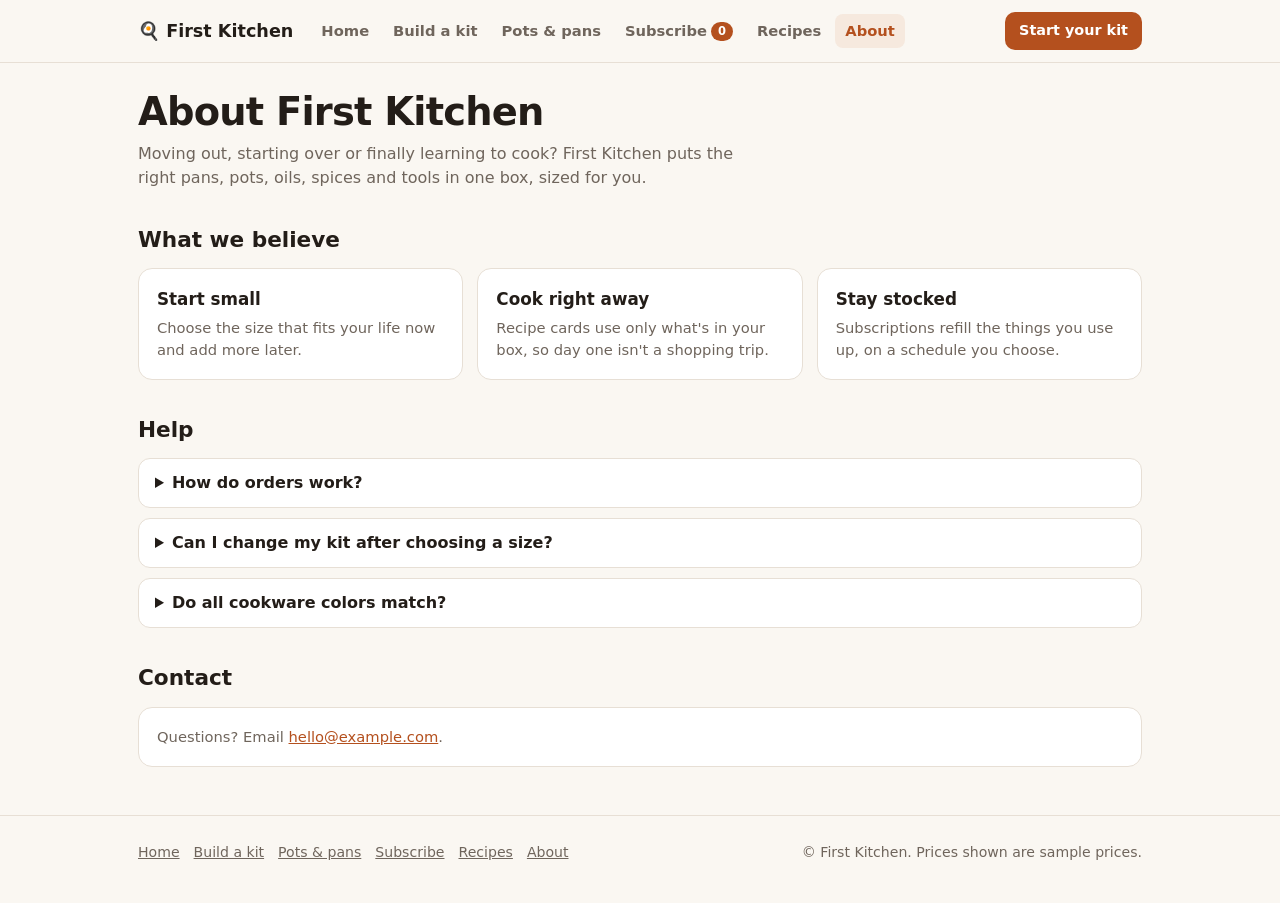
==== about.html @ 1e82b124 "Add files via upload" ====
<!DOCTYPE html>
<html lang="en">
<head>
<meta charset="utf-8">
<meta name="viewport" content="width=device-width, initial-scale=1, viewport-fit=cover">
<title>About — First Kitchen</title>
<link rel="stylesheet" href="styles.css">
</head>
<body data-page="about">
<div class="wrap">
<h1 class="page-title">About First Kitchen</h1>
<p class="lede">Moving out, starting over or finally learning to cook? First Kitchen puts the right pans, pots, oils, spices and tools in one box, sized for you.</p>

<h2 class="sec">What we believe</h2>
<div class="grid">
<div class="card"><h3>Start small</h3><p>Choose the size that fits your life now and add more later.</p></div>
<div class="card"><h3>Cook right away</h3><p>Recipe cards use only what's in your box, so day one isn't a shopping trip.</p></div>
<div class="card"><h3>Stay stocked</h3><p>Subscriptions refill the things you use up, on a schedule you choose.</p></div>
</div>

<h2 class="sec">Help</h2>
<div class="faq">
<details><summary>How do orders work?</summary><p>Build your kit, then request it. We'll confirm details by email before anything ships.</p></details>
<details><summary>Can I change my kit after choosing a size?</summary><p>Yes. Every pan, pot, oil, spice and utensil can be adjusted.</p></details>
<details><summary>Do all cookware colors match?</summary><p>You choose one color, and it applies to all your pans and pots.</p></details>
</div>

<h2 class="sec">Contact</h2>
<div class="card"><p>Questions? Email <a href="mailto:hello@example.com">hello@example.com</a>.</p></div>
</div>
<script src="data.js"></script>
<script src="site.js"></script>
</body>
</html>
---- styles.css ----
:root{--bg:#faf7f2;--card:#fff;--ink:#231d18;--muted:#6f655c;--accent:#b4501e;--accent-ink:#fff;--soft:#f6e9de;--line:#e7dfd5;
box-sizing:border-box}
@media (prefers-color-scheme:dark){:root:not([data-theme="light"]){--bg:#171310;--card:#211b17;--ink:#f3ece5;--muted:#a99d92;--accent:#f08a4b;--accent-ink:#2a1203;--soft:#2e2218;--line:#3a2f27}}
:root[data-theme="dark"]{--bg:#171310;--card:#211b17;--ink:#f3ece5;--muted:#a99d92;--accent:#f08a4b;--accent-ink:#2a1203;--soft:#2e2218;--line:#3a2f27}
html{scroll-behavior:smooth}
*{box-sizing:border-box}
body{margin:0;background:var(--bg);color:var(--ink);font-family:system-ui,-apple-system,"Segoe UI",Roboto,sans-serif;line-height:1.5;padding-top:env(safe-area-inset-top,0px)}
a{color:var(--accent)}
.wrap{max-width:1040px;margin:0 auto;padding:0 18px}

/* header / footer */
.site-head{border-bottom:1px solid var(--line);background:var(--bg);position:sticky;top:0;z-index:10}
.site-head .wrap{display:flex;align-items:center;gap:18px;padding-top:12px;padding-bottom:12px;flex-wrap:wrap}
.brand{font-weight:800;font-size:1.1rem;color:var(--ink);text-decoration:none}
.site-head nav{display:flex;gap:4px;flex-wrap:wrap;flex:1}
.site-head nav a{color:var(--muted);text-decoration:none;font-weight:600;font-size:.92rem;padding:6px 10px;border-radius:8px}
.site-head nav a:hover{color:var(--ink);background:var(--soft)}
.site-head nav a.on{color:var(--accent);background:var(--soft)}
.cta-sm{background:var(--accent);color:var(--accent-ink)!important;text-decoration:none;font-weight:700;font-size:.9rem;padding:8px 14px;border-radius:10px}
.badge{display:inline-block;background:var(--accent);color:var(--accent-ink);border-radius:999px;font-size:.72rem;padding:1px 7px;margin-left:4px;vertical-align:middle}
.site-foot{border-top:1px solid var(--line);margin-top:48px;padding:26px 0 40px;color:var(--muted);font-size:.88rem}
.site-foot .wrap{display:flex;justify-content:space-between;gap:16px;flex-wrap:wrap}
.site-foot a{color:var(--muted);margin-right:14px}

/* type + hero */
.hero{padding:34px 0 22px}
.hero h1,.page-title{font-size:clamp(2rem,6vw,3.1rem);line-height:1.08;margin:0 0 10px;letter-spacing:-.02em}
.page-title{font-size:clamp(1.7rem,5vw,2.4rem);padding-top:28px}
.hero p,.lede{color:var(--muted);max-width:620px;margin:0 0 16px}
h2.sec{font-size:1.35rem;margin:34px 0 12px}
.crumbs{font-size:.85rem;color:var(--muted);padding-top:18px}
.crumbs a{color:var(--muted)}

/* buttons */
.btn{display:inline-block;text-align:center;background:var(--accent);color:var(--accent-ink);text-decoration:none;font:inherit;font-weight:700;padding:12px 20px;border-radius:10px;border:0;cursor:pointer}
.btn.block{display:block;width:100%}
.btn.alt{background:transparent;color:var(--accent);border:2px solid var(--accent);padding:10px 18px}
.btn.sm{padding:8px 14px;font-size:.9rem}
.btn:disabled{opacity:.5;cursor:not-allowed}

/* cards + grids */
.grid{display:grid;gap:14px;grid-template-columns:repeat(3,1fr)}
@media(max-width:820px){.grid{grid-template-columns:repeat(2,1fr)}}
@media(max-width:520px){.grid{grid-template-columns:1fr}}
.card{background:var(--card);border:1px solid var(--line);border-radius:14px;padding:18px;color:var(--ink);text-decoration:none;display:block}
a.card:hover{border-color:var(--accent)}
.card h3{margin:0 0 4px;font-size:1.05rem}
.card p{margin:0;color:var(--muted);font-size:.92rem}
.card .price{margin-top:8px;font-weight:700;color:var(--ink)}
.pic{height:140px;border-radius:10px;margin-bottom:12px;display:flex;align-items:center;justify-content:center;background:var(--soft)}
.pic.big{height:340px}
.pic svg{width:70%;height:80%}
.pill{display:inline-block;font-size:.75rem;font-weight:700;background:var(--soft);color:var(--accent);padding:2px 9px;border-radius:999px;margin-right:4px}

/* forms */
.tiers{display:grid;grid-template-columns:repeat(3,1fr);gap:10px}
@media(max-width:520px){.tiers{grid-template-columns:1fr}}
.tier{border:2px solid var(--line);border-radius:12px;padding:14px;cursor:pointer;background:var(--bg);text-align:left;color:var(--ink);font:inherit}
.tier b{display:block;font-size:1.05rem}
.tier span{display:block;font-size:.85rem;color:var(--muted)}
.tier.on{border-color:var(--accent);background:var(--soft)}
.colors{display:flex;gap:12px;flex-wrap:wrap}
.col{display:flex;flex-direction:column;align-items:center;gap:4px;background:none;border:0;cursor:pointer;color:var(--ink);font:inherit;font-size:.85rem}
.sw{width:46px;height:46px;border-radius:50%;border:3px solid var(--line)}
.sw.sm{width:34px;height:34px}
.col.on .sw{border-color:var(--accent);box-shadow:0 0 0 2px var(--card),0 0 0 4px var(--accent)}
select,input[type=text],input[type=email]{padding:8px;border:1px solid var(--line);border-radius:8px;background:var(--bg);color:var(--ink);font:inherit}
label.f{display:block;font-weight:600;font-size:.88rem;margin:12px 0 4px}

/* builder */
.layout{display:grid;grid-template-columns:1fr 330px;gap:22px;align-items:start;padding-bottom:110px}
@media(max-width:820px){.layout{grid-template-columns:1fr}}
.step{background:var(--card);border:1px solid var(--line);border-radius:14px;padding:18px;margin-bottom:16px}
.step h2{font-size:1.1rem;margin:0 0 4px}
.step .d{color:var(--muted);font-size:.9rem;margin:0 0 14px}
.row{display:flex;align-items:center;gap:10px;padding:10px 0;border-top:1px solid var(--line);flex-wrap:wrap}
.row:first-of-type{border-top:0}
.nm{flex:1;min-width:130px}
.nm b{display:block}
.nm small{color:var(--muted)}
.nm a{color:var(--ink)}
.st{display:flex;align-items:center;gap:8px}
.st button{width:32px;height:32px;border-radius:50%;border:1px solid var(--line);background:var(--bg);color:var(--ink);font-size:1.1rem;cursor:pointer}
.st span{min-width:18px;text-align:center;font-weight:700}
.pr{min-width:56px;text-align:right;font-variant-numeric:tabular-nums;color:var(--muted)}
.sum{position:sticky;top:70px;background:var(--card);border:2px solid var(--accent);border-radius:14px;padding:18px}
@media(max-width:820px){.sum{position:static}}
.sum h2{margin:0 0 10px;font-size:1.1rem}
.ln{display:flex;justify-content:space-between;gap:8px;font-size:.88rem;padding:3px 0}
.ln span:first-child{color:var(--muted)}
.tot{display:flex;justify-content:space-between;font-weight:800;font-size:1.25rem;border-top:1px solid var(--line);margin-top:10px;padding-top:10px}
.note{font-size:.78rem;color:var(--muted);margin-top:10px}
.bar{position:fixed;left:0;right:0;bottom:0;background:var(--card);border-top:1px solid var(--line);padding:10px 18px calc(10px + env(safe-area-inset-bottom,0px));display:none;justify-content:space-between;align-items:center;z-index:5}
@media(max-width:820px){.bar{display:flex}}
.bar b{font-size:1.15rem}
.bar a{background:var(--accent);color:var(--accent-ink);text-decoration:none;font-weight:700;padding:10px 18px;border-radius:10px}
.empty{color:var(--muted);font-size:.9rem}

/* product detail */
.pd{display:grid;grid-template-columns:1fr 1fr;gap:26px;align-items:start;padding-top:10px}
@media(max-width:720px){.pd{grid-template-columns:1fr}}
.pd h1{margin:0 0 6px;font-size:2rem;letter-spacing:-.02em}
.opts{display:flex;gap:8px;flex-wrap:wrap}
.opt{border:2px solid var(--line);background:var(--bg);color:var(--ink);font:inherit;padding:8px 14px;border-radius:10px;cursor:pointer}
.opt.on{border-color:var(--accent);background:var(--soft)}
.specs{list-style:none;padding:0;margin:14px 0;color:var(--muted);font-size:.92rem}
.specs li{padding:6px 0;border-top:1px solid var(--line)}
.specs li b{color:var(--ink)}

/* subscription */
.sub-layout{display:grid;grid-template-columns:1fr 340px;gap:22px;align-items:start}
@media(max-width:820px){.sub-layout{grid-template-columns:1fr}}
.tabs{display:flex;gap:8px;margin-bottom:12px}
.tabs .opt{font-weight:700}
.sub-item{display:flex;gap:10px;align-items:center;flex-wrap:wrap;padding:10px 0;border-top:1px solid var(--line)}
.sub-item:first-child{border-top:0}
.save{color:#2e7d4f;font-weight:700;font-size:.85rem}
.faq details{background:var(--card);border:1px solid var(--line);border-radius:12px;padding:12px 16px;margin-bottom:10px}
.faq summary{cursor:pointer;font-weight:700}
.faq p{color:var(--muted);margin:8px 0 0}
.toast{position:fixed;left:50%;bottom:24px;transform:translateX(-50%);background:var(--ink);color:var(--bg);padding:10px 18px;border-radius:999px;font-weight:600;z-index:20;font-size:.9rem}
.steps{counter-reset:s;display:grid;gap:12px;grid-template-columns:repeat(3,1fr)}
@media(max-width:720px){.steps{grid-template-columns:1fr}}
.steps .card::before{counter-increment:s;content:counter(s);display:inline-flex;width:28px;height:28px;border-radius:50%;background:var(--accent);color:var(--accent-ink);align-items:center;justify-content:center;font-weight:800;margin-bottom:8px}
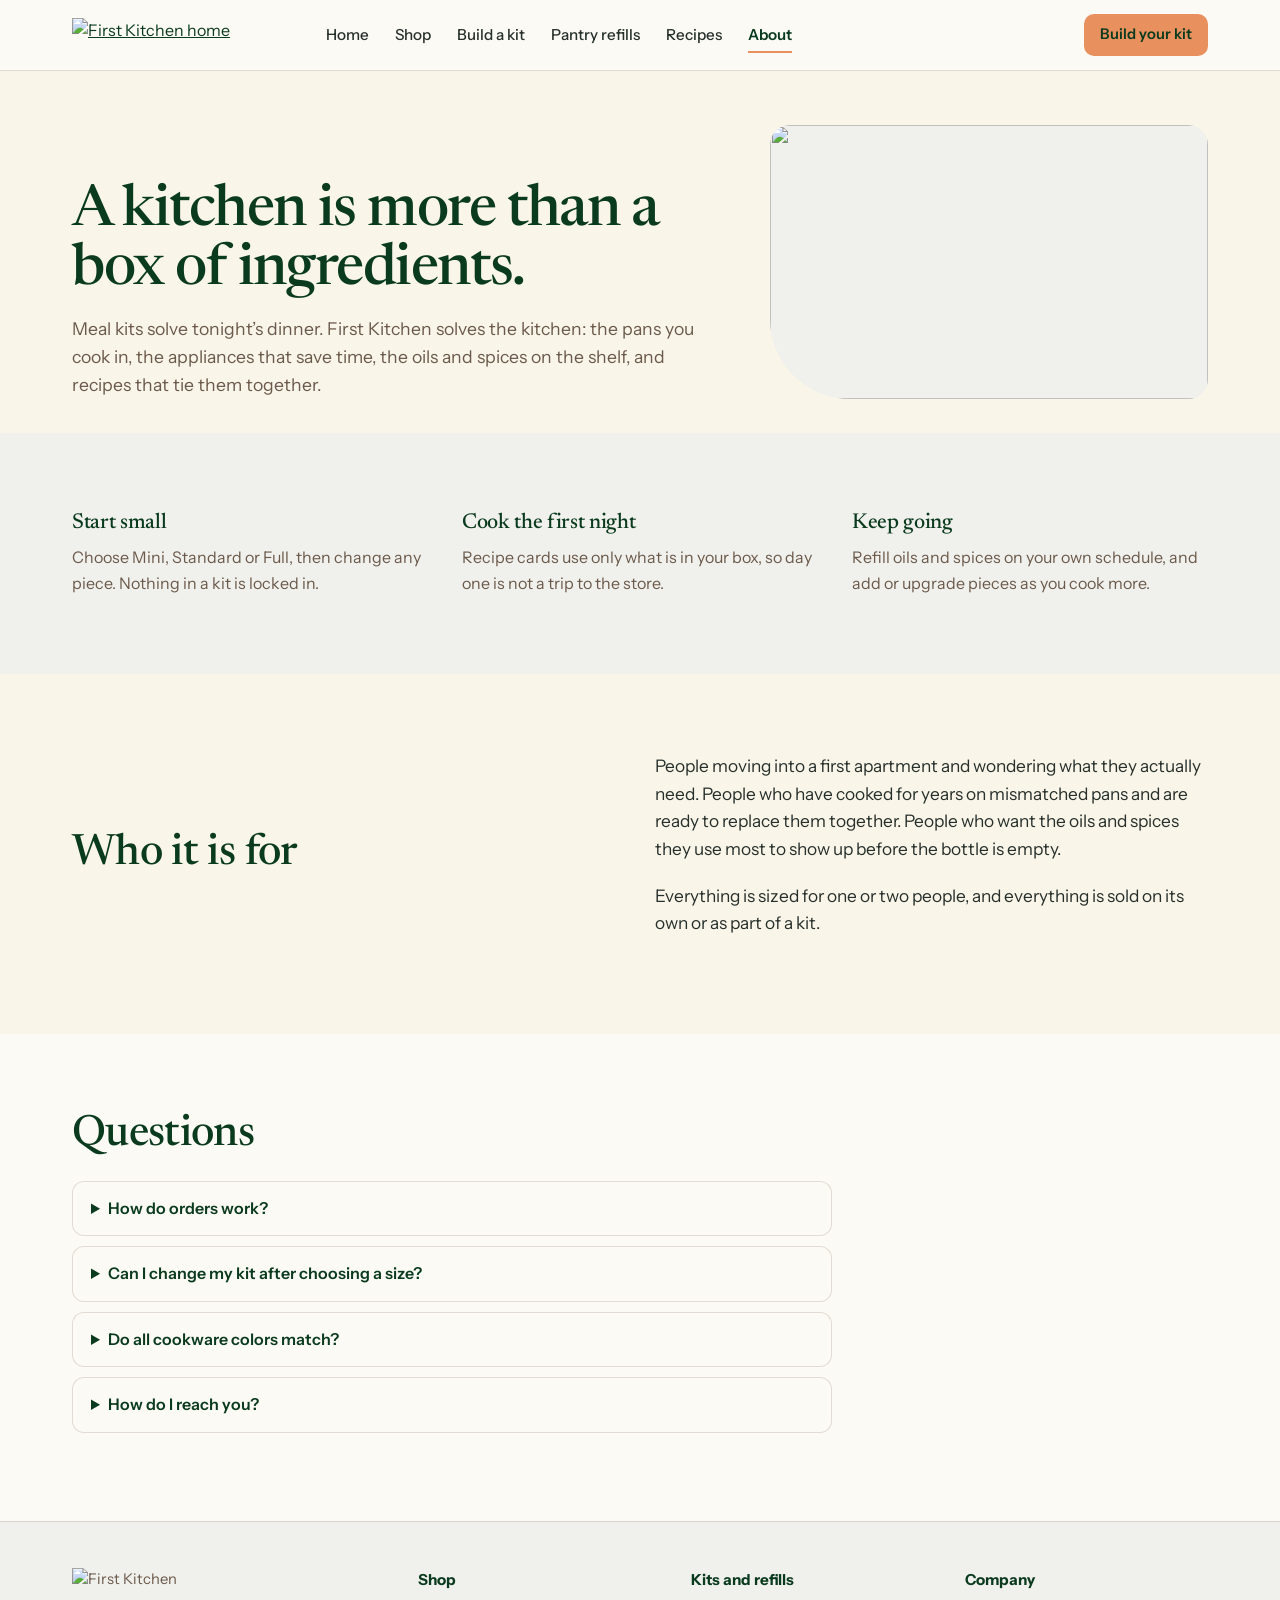
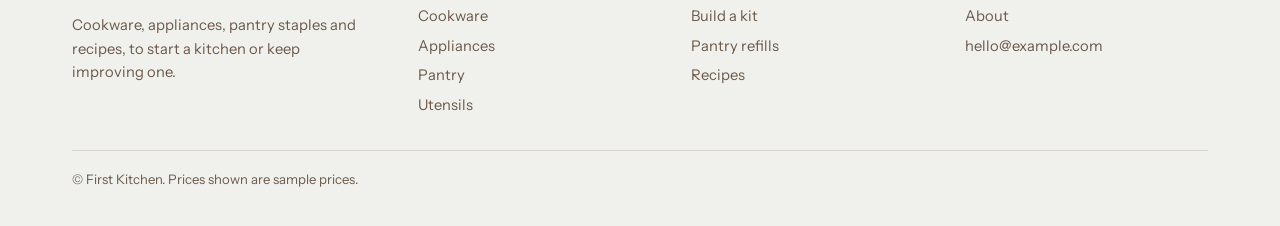
==== commit 25d108ef: "new site look" ====
--- a/about.html
+++ b/about.html
@@ -4,30 +4,55 @@
 <meta charset="utf-8">
 <meta name="viewport" content="width=device-width, initial-scale=1, viewport-fit=cover">
 <title>About — First Kitchen</title>
+<meta name="description" content="First Kitchen helps people build, furnish and maintain a kitchen with curated cookware, appliances, pantry staples and recipes.">
 <link rel="stylesheet" href="styles.css">
 </head>
 <body data-page="about">
+<main>
 <div class="wrap">
-<h1 class="page-title">About First Kitchen</h1>
-<p class="lede">Moving out, starting over or finally learning to cook? First Kitchen puts the right pans, pots, oils, spices and tools in one box, sized for you.</p>
-
-<h2 class="sec">What we believe</h2>
-<div class="grid">
-<div class="card"><h3>Start small</h3><p>Choose the size that fits your life now and add more later.</p></div>
-<div class="card"><h3>Cook right away</h3><p>Recipe cards use only what's in your box, so day one isn't a shopping trip.</p></div>
-<div class="card"><h3>Stay stocked</h3><p>Subscriptions refill the things you use up, on a schedule you choose.</p></div>
+  <div class="page-head">
+    <div>
+      <h1 class="display" style="font-size:clamp(2.2rem,4.6vw,3.6rem)">A kitchen is more than a box of ingredients.</h1>
+      <p class="lede">Meal kits solve tonight’s dinner. First Kitchen solves the kitchen: the pans you cook in, the appliances that save time, the oils and spices on the shelf, and recipes that tie them together.</p>
+    </div>
+    <div class="art"><img src="images/hero.svg" alt="" width="900" height="1000" style="object-position:center 60%"></div>
+  </div>
 </div>
 
-<h2 class="sec">Help</h2>
-<div class="faq">
-<details><summary>How do orders work?</summary><p>Build your kit, then request it. We'll confirm details by email before anything ships.</p></details>
-<details><summary>Can I change my kit after choosing a size?</summary><p>Yes. Every pan, pot, oil, spice and utensil can be adjusted.</p></details>
-<details><summary>Do all cookware colors match?</summary><p>You choose one color, and it applies to all your pans and pots.</p></details>
+<section class="band band-gray">
+<div class="wrap">
+  <div class="triple">
+    <div><h3 class="h3">Start small</h3><p class="muted">Choose Mini, Standard or Full, then change any piece. Nothing in a kit is locked in.</p></div>
+    <div><h3 class="h3">Cook the first night</h3><p class="muted">Recipe cards use only what is in your box, so day one is not a trip to the store.</p></div>
+    <div><h3 class="h3">Keep going</h3><p class="muted">Refill oils and spices on your own schedule, and add or upgrade pieces as you cook more.</p></div>
+  </div>
 </div>
+</section>
 
-<h2 class="sec">Contact</h2>
-<div class="card"><p>Questions? Email <a href="mailto:hello@example.com">hello@example.com</a>.</p></div>
+<section class="band band-cream">
+<div class="wrap">
+  <div class="split">
+    <div><h2 class="h2">Who it is for</h2></div>
+    <div class="prose">
+      <p>People moving into a first apartment and wondering what they actually need. People who have cooked for years on mismatched pans and are ready to replace them together. People who want the oils and spices they use most to show up before the bottle is empty.</p>
+      <p>Everything is sized for one or two people, and everything is sold on its own or as part of a kit.</p>
+    </div>
+  </div>
 </div>
+</section>
+
+<section class="band band-off">
+<div class="wrap">
+  <h2 class="h2" style="margin-bottom:22px">Questions</h2>
+  <div class="faq" style="max-width:760px">
+    <details><summary>How do orders work?</summary><p>Build your kit or refill list, then send the request. We confirm details by email before anything ships.</p></details>
+    <details><summary>Can I change my kit after choosing a size?</summary><p>Yes. Every pan, pot, appliance, oil, spice and utensil can be added, removed or resized.</p></details>
+    <details><summary>Do all cookware colors match?</summary><p>You choose one color, and it applies to all your pans and pots.</p></details>
+    <details><summary>How do I reach you?</summary><p>Email <a href="mailto:hello@example.com">hello@example.com</a>.</p></details>
+  </div>
+</div>
+</section>
+</main>
 <script src="data.js"></script>
 <script src="site.js"></script>
 </body>
--- a/styles.css
+++ b/styles.css
@@ -1,124 +1,278 @@
-:root{--bg:#faf7f2;--card:#fff;--ink:#231d18;--muted:#6f655c;--accent:#b4501e;--accent-ink:#fff;--soft:#f6e9de;--line:#e7dfd5;
-box-sizing:border-box}
-@media (prefers-color-scheme:dark){:root:not([data-theme="light"]){--bg:#171310;--card:#211b17;--ink:#f3ece5;--muted:#a99d92;--accent:#f08a4b;--accent-ink:#2a1203;--soft:#2e2218;--line:#3a2f27}}
-:root[data-theme="dark"]{--bg:#171310;--card:#211b17;--ink:#f3ece5;--muted:#a99d92;--accent:#f08a4b;--accent-ink:#2a1203;--soft:#2e2218;--line:#3a2f27}
-html{scroll-behavior:smooth}
+@import url("https://fonts.googleapis.com/css2?family=Instrument+Sans:wght@400;500;600;700&family=Newsreader:ital,opsz,wght@0,6..72,400;0,6..72,500;0,6..72,600;1,6..72,400;1,6..72,500&display=swap");
+
+:root{
+  --cream:#F9F5E9; --gray:#F0F0EC; --off:#FCFAF5;
+  --terra:#E9905F; --terra-d:#D97B46; --sage:#8FA88B; --sage-d:#4A6547; --sage-t:#E4EADF;
+  --navy:#293D55; --brown:#79614E; --forest:#0B3B1E;
+  --ink:#27302B; --muted:#6B5A4B; --line:rgba(121,97,78,.2);
+  --serif:"Newsreader",Georgia,"Times New Roman",serif;
+  --sans:"Instrument Sans",system-ui,-apple-system,"Segoe UI",sans-serif;
+  --r:16px;
+}
 *{box-sizing:border-box}
-body{margin:0;background:var(--bg);color:var(--ink);font-family:system-ui,-apple-system,"Segoe UI",Roboto,sans-serif;line-height:1.5;padding-top:env(safe-area-inset-top,0px)}
-a{color:var(--accent)}
-.wrap{max-width:1040px;margin:0 auto;padding:0 18px}
-
-/* header / footer */
-.site-head{border-bottom:1px solid var(--line);background:var(--bg);position:sticky;top:0;z-index:10}
-.site-head .wrap{display:flex;align-items:center;gap:18px;padding-top:12px;padding-bottom:12px;flex-wrap:wrap}
-.brand{font-weight:800;font-size:1.1rem;color:var(--ink);text-decoration:none}
-.site-head nav{display:flex;gap:4px;flex-wrap:wrap;flex:1}
-.site-head nav a{color:var(--muted);text-decoration:none;font-weight:600;font-size:.92rem;padding:6px 10px;border-radius:8px}
-.site-head nav a:hover{color:var(--ink);background:var(--soft)}
-.site-head nav a.on{color:var(--accent);background:var(--soft)}
-.cta-sm{background:var(--accent);color:var(--accent-ink)!important;text-decoration:none;font-weight:700;font-size:.9rem;padding:8px 14px;border-radius:10px}
-.badge{display:inline-block;background:var(--accent);color:var(--accent-ink);border-radius:999px;font-size:.72rem;padding:1px 7px;margin-left:4px;vertical-align:middle}
-.site-foot{border-top:1px solid var(--line);margin-top:48px;padding:26px 0 40px;color:var(--muted);font-size:.88rem}
-.site-foot .wrap{display:flex;justify-content:space-between;gap:16px;flex-wrap:wrap}
-.site-foot a{color:var(--muted);margin-right:14px}
-
-/* type + hero */
-.hero{padding:34px 0 22px}
-.hero h1,.page-title{font-size:clamp(2rem,6vw,3.1rem);line-height:1.08;margin:0 0 10px;letter-spacing:-.02em}
-.page-title{font-size:clamp(1.7rem,5vw,2.4rem);padding-top:28px}
-.hero p,.lede{color:var(--muted);max-width:620px;margin:0 0 16px}
-h2.sec{font-size:1.35rem;margin:34px 0 12px}
-.crumbs{font-size:.85rem;color:var(--muted);padding-top:18px}
-.crumbs a{color:var(--muted)}
+html{scroll-behavior:smooth;-webkit-text-size-adjust:100%}
+@media (prefers-reduced-motion:reduce){html{scroll-behavior:auto}*{transition:none!important;animation:none!important}}
+body{margin:0;background:var(--cream);color:var(--ink);font-family:var(--sans);font-size:1rem;line-height:1.6;padding-top:env(safe-area-inset-top,0)}
+img{max-width:100%;display:block}
+a{color:var(--forest)}
+:focus-visible{outline:3px solid var(--navy);outline-offset:3px;border-radius:4px}
+.skip{position:absolute;left:-999px;top:8px;background:var(--forest);color:var(--cream);padding:10px 14px;border-radius:8px;z-index:50}
+.skip:focus{left:8px}
+.wrap{max-width:1180px;margin:0 auto;padding:0 22px}
+
+/* type */
+h1,h2,h3{font-family:var(--serif);color:var(--forest);font-weight:500;letter-spacing:-.015em;margin:0}
+.display{font-size:clamp(2.6rem,5.6vw,4.6rem);line-height:1.02;letter-spacing:-.025em}
+.h2{font-size:clamp(1.9rem,3.6vw,2.7rem);line-height:1.08}
+.h3{font-size:1.35rem;line-height:1.2}
+.lede{font-size:1.1rem;color:var(--muted);max-width:54ch;margin:14px 0 0}
+.kicker{font-weight:600;font-size:.95rem;color:var(--sage-d);margin:0 0 10px}
+.muted{color:var(--muted)}
+.small{font-size:.85rem}
+
+/* header */
+.site-head{background:var(--off);border-bottom:1px solid var(--line);position:sticky;top:0;z-index:30}
+.site-head .wrap{display:flex;align-items:center;gap:24px;min-height:70px}
+.brand{display:block;flex:none}
+.brand img{height:34px;width:auto}
+.site-head nav{display:flex;gap:2px;flex:1;margin-left:12px}
+.site-head nav a{color:var(--ink);text-decoration:none;font-weight:500;font-size:.95rem;padding:8px 12px;border-radius:8px;position:relative}
+.site-head nav a:hover{background:var(--gray)}
+.site-head nav a.on{color:var(--forest);font-weight:600}
+.site-head nav a.on::after{content:"";position:absolute;left:12px;right:12px;bottom:2px;height:2px;background:var(--terra)}
+[hidden]{display:none!important}
+.badge{display:inline-block;background:var(--forest);color:var(--cream);border-radius:999px;font-size:.7rem;font-weight:700;min-width:18px;padding:1px 6px;margin-left:5px;text-align:center}
+.menu-btn{display:none;margin-left:auto;background:none;border:1px solid var(--line);border-radius:10px;padding:8px 12px;font:inherit;font-weight:600;color:var(--forest);cursor:pointer}
+@media(max-width:900px){
+  .menu-btn{display:block}
+  .site-head .wrap{flex-wrap:wrap;gap:0 12px}
+  .site-head nav{display:none;flex-basis:100%;flex-direction:column;margin:0 0 12px;order:5}
+  .site-head nav.open{display:flex}
+  .site-head .cta-sm{display:none}
+}
 
 /* buttons */
-.btn{display:inline-block;text-align:center;background:var(--accent);color:var(--accent-ink);text-decoration:none;font:inherit;font-weight:700;padding:12px 20px;border-radius:10px;border:0;cursor:pointer}
+.btn{display:inline-block;text-align:center;background:var(--terra);color:var(--forest);text-decoration:none;font:inherit;font-weight:600;padding:13px 22px;border-radius:10px;border:2px solid var(--terra);cursor:pointer;transition:background .15s,border-color .15s}
+.btn:hover{background:var(--terra-d);border-color:var(--terra-d)}
+.btn.line{background:transparent;color:var(--forest);border-color:var(--forest)}
+.btn.line:hover{background:var(--forest);color:var(--cream)}
+.btn.dark{background:var(--forest);border-color:var(--forest);color:var(--cream)}
+.btn.dark:hover{background:#0f4b27}
+.btn.alt{background:transparent;color:var(--forest);border-color:var(--forest)}
+.btn.alt:hover{background:var(--forest);color:var(--cream)}
 .btn.block{display:block;width:100%}
-.btn.alt{background:transparent;color:var(--accent);border:2px solid var(--accent);padding:10px 18px}
 .btn.sm{padding:8px 14px;font-size:.9rem}
 .btn:disabled{opacity:.5;cursor:not-allowed}
-
-/* cards + grids */
-.grid{display:grid;gap:14px;grid-template-columns:repeat(3,1fr)}
+.cta-sm{background:var(--terra);color:var(--forest);text-decoration:none;font-weight:600;font-size:.92rem;padding:9px 16px;border-radius:10px;white-space:nowrap}
+.cta-sm:hover{background:var(--terra-d)}
+.actions{display:flex;gap:10px;flex-wrap:wrap;margin-top:26px}
+
+/* bands */
+.band{padding:78px 0}
+.band-cream{background:var(--cream)}.band-gray{background:var(--gray)}.band-off{background:var(--off)}
+.band-sage{background:var(--sage-t)}
+.band-navy{background:var(--navy);color:var(--cream)}
+.band-navy h2,.band-navy h3{color:var(--cream)}
+.band-navy .muted{color:#C9D2DD}
+.head-row{display:flex;justify-content:space-between;align-items:end;gap:20px;flex-wrap:wrap;margin-bottom:34px}
+.link{font-weight:600;color:var(--forest);text-underline-offset:4px}
+
+/* hero */
+.hero{display:grid;grid-template-columns:1.02fr .98fr;gap:56px;align-items:center;padding-top:54px;padding-bottom:72px}
+@media(max-width:900px){.hero{grid-template-columns:1fr;gap:34px;padding-top:30px;padding-bottom:48px}}
+.hero-art{position:relative}
+.hero-art .frame{border-radius:26px 26px 26px 120px;overflow:hidden;background:var(--gray);aspect-ratio:9/10}
+.hero-art .frame img{width:100%;height:100%;object-fit:cover}
+.packing{position:absolute;left:-34px;bottom:34px;width:292px;background:var(--off);border:1px solid var(--line);border-radius:14px;padding:16px 18px;box-shadow:0 10px 30px rgba(41,61,85,.12)}
+@media(max-width:900px){.packing{position:relative;left:auto;bottom:auto;width:calc(100% - 28px);max-width:340px;margin:-56px 14px 0}}
+.packing h3{font-size:1.15rem;display:flex;justify-content:space-between;align-items:baseline;gap:8px}
+.packing h3 span{font-family:var(--sans);font-size:.8rem;font-weight:600;color:var(--sage-d)}
+.packing ul{list-style:none;margin:10px 0 8px;padding:0;font-size:.85rem}
+.packing li{display:flex;align-items:baseline;gap:6px;padding:2px 0}
+.packing li::after{content:"";order:2;flex:1;border-bottom:1px dotted var(--line);min-width:12px}
+.packing li span+span{order:3;color:var(--muted);font-variant-numeric:tabular-nums}
+.packing .pt{display:flex;justify-content:space-between;border-top:1px solid var(--line);padding-top:8px;font-weight:700}
+.packing a{display:block;margin-top:10px;font-size:.85rem;font-weight:600}
+.hero-tabs{display:flex;gap:6px;margin:6px 0 14px}
+.hero-tabs button{font:inherit;font-size:.8rem;font-weight:600;background:none;border:1px solid var(--line);color:var(--muted);padding:3px 10px;border-radius:999px;cursor:pointer}
+.hero-tabs button.on{background:var(--forest);color:var(--cream);border-color:var(--forest)}
+
+/* value strip */
+.strip{display:grid;grid-template-columns:repeat(4,1fr);border-top:1px solid var(--line);border-bottom:1px solid var(--line)}
+.strip div{padding:22px 22px 22px 0;font-size:.92rem;color:var(--muted)}
+.strip div+div{padding-left:22px;border-left:1px solid var(--line)}
+.strip b{display:block;color:var(--forest);font-size:1rem;margin-bottom:2px}
+@media(max-width:820px){.strip{grid-template-columns:1fr 1fr}.strip div{padding:16px 14px 16px 0}.strip div:nth-child(3){padding-left:0;border-left:0}.strip div:nth-child(n+3){border-top:1px solid var(--line)}}
+
+/* shop mosaic */
+.mosaic{display:grid;gap:16px;grid-template-columns:1.25fr 1fr 1fr;grid-template-rows:300px 300px;grid-template-areas:"cook app app" "cook pantry tools"}
+.tile{position:relative;border-radius:20px;overflow:hidden;text-decoration:none;background:var(--gray);display:flex;flex-direction:column;border:1px solid var(--line)}
+.tile img{width:100%;flex:1;min-height:0;object-fit:cover;object-position:center top;transition:transform .5s}
+.tile:hover img{transform:scale(1.03)}
+.tile .lab{background:var(--off);border-top:1px solid var(--line);padding:12px 16px;color:var(--ink)}
+.tile .lab b{font-family:var(--serif);font-weight:500;font-size:1.25rem;color:var(--forest);display:block;line-height:1.15}
+.tile .lab span{font-size:.85rem;color:var(--muted)}
+.tile.cook{grid-area:cook}.tile.app{grid-area:app}.tile.pantry{grid-area:pantry}.tile.tools{grid-area:tools;background:var(--sage)}
+.tile.tools .art{flex:1;display:flex;align-items:center;justify-content:center;min-height:0}
+.tile.tools .art svg{height:120px}
+@media(max-width:820px){.mosaic{grid-template-columns:1fr 1fr;grid-template-rows:none;grid-auto-rows:230px;grid-template-areas:"cook cook" "app app" "pantry tools"}}
+@media(max-width:480px){.mosaic{grid-template-columns:1fr;grid-template-areas:"cook" "app" "pantry" "tools"}}
+
+/* kit tiers */
+.tiers3{display:grid;grid-template-columns:repeat(3,1fr);gap:18px;align-items:end}
+@media(max-width:860px){.tiers3{grid-template-columns:1fr;align-items:stretch}}
+.kit{background:var(--off);border:1px solid var(--line);border-radius:var(--r);padding:26px 24px}
+.kit.pick{border:2px solid var(--forest);padding-top:34px;padding-bottom:32px}
+.kit .nm2{font-family:var(--serif);font-size:1.7rem;color:var(--forest);line-height:1}
+.kit .pr2{font-size:1.1rem;font-weight:700;margin:8px 0 2px}
+.kit ul{list-style:none;padding:0;margin:16px 0 22px;font-size:.92rem;color:var(--muted);columns:1}
+.kit li{padding:5px 0;border-top:1px solid var(--line)}
+.kit .flag{display:inline-block;background:var(--sage-t);color:var(--sage-d);font-size:.8rem;font-weight:700;padding:3px 10px;border-radius:999px;margin-bottom:10px}
+
+/* pantry band */
+.split{display:grid;grid-template-columns:1fr 1.05fr;gap:56px;align-items:center}
+@media(max-width:860px){.split{grid-template-columns:1fr;gap:30px}}
+.sched{background:var(--off);border:1px solid var(--line);border-radius:var(--r);padding:8px 20px}
+.sched .srow{display:grid;grid-template-columns:44px 1fr auto;gap:14px;align-items:center;padding:12px 0;border-top:1px solid var(--line)}
+.sched .srow:first-child{border-top:0}
+.sched svg{width:40px;height:50px}
+.sched b{display:block}
+.sched small{color:var(--muted)}
+.sched .when{font-size:.82rem;font-weight:600;background:var(--sage-t);color:var(--sage-d);padding:4px 10px;border-radius:999px;white-space:nowrap}
+
+/* generic cards + grids */
+.grid{display:grid;gap:18px;grid-template-columns:repeat(3,1fr)}
+.grid.four{grid-template-columns:repeat(4,1fr)}
+@media(max-width:960px){.grid.four{grid-template-columns:repeat(2,1fr)}}
 @media(max-width:820px){.grid{grid-template-columns:repeat(2,1fr)}}
-@media(max-width:520px){.grid{grid-template-columns:1fr}}
-.card{background:var(--card);border:1px solid var(--line);border-radius:14px;padding:18px;color:var(--ink);text-decoration:none;display:block}
-a.card:hover{border-color:var(--accent)}
-.card h3{margin:0 0 4px;font-size:1.05rem}
-.card p{margin:0;color:var(--muted);font-size:.92rem}
-.card .price{margin-top:8px;font-weight:700;color:var(--ink)}
-.pic{height:140px;border-radius:10px;margin-bottom:12px;display:flex;align-items:center;justify-content:center;background:var(--soft)}
-.pic.big{height:340px}
-.pic svg{width:70%;height:80%}
-.pill{display:inline-block;font-size:.75rem;font-weight:700;background:var(--soft);color:var(--accent);padding:2px 9px;border-radius:999px;margin-right:4px}
+@media(max-width:520px){.grid,.grid.four{grid-template-columns:1fr}}
+.card{background:var(--off);border:1px solid var(--line);border-radius:var(--r);padding:20px;color:var(--ink);text-decoration:none;display:block}
+a.card{transition:border-color .15s,box-shadow .15s}
+a.card:hover{border-color:var(--forest);box-shadow:0 8px 22px rgba(41,61,85,.08)}
+.card h3{font-size:1.2rem;margin-bottom:4px}
+.card p{margin:0;color:var(--muted);font-size:.93rem}
+.card .price,.price{margin-top:10px;font-weight:700;font-variant-numeric:tabular-nums}
+.pic{aspect-ratio:4/3;border-radius:12px;margin-bottom:14px;display:flex;align-items:center;justify-content:center;background:var(--gray)}
+.pic.tint{background:var(--sage-t)}
+.pic svg{width:62%;height:78%}
+.pic.big{aspect-ratio:1/1;min-height:340px;border-radius:20px;background:var(--sage-t)}
+.pic.big svg{width:80%;height:80%}
+.pill{display:inline-block;font-size:.78rem;font-weight:600;background:var(--sage-t);color:var(--sage-d);padding:2px 10px;border-radius:999px;margin:0 4px 4px 0}
+.pill.t{background:#FBE6DA;color:#8A4A22}
+
+/* page heads */
+.page-head{padding:54px 0 34px;display:grid;grid-template-columns:1.2fr .8fr;gap:40px;align-items:end}
+.page-head.solo{grid-template-columns:1fr}
+@media(max-width:820px){.page-head{grid-template-columns:1fr;gap:24px;padding-top:34px}}
+.page-head .art{border-radius:20px 20px 20px 80px;overflow:hidden;aspect-ratio:16/10;background:var(--gray)}
+.page-head .art img{width:100%;height:100%;object-fit:cover;object-position:center top}
+.crumbs{font-size:.88rem;color:var(--muted);padding-top:24px}
+.crumbs a{color:var(--muted)}
 
 /* forms */
+select{padding:9px 10px;border:1px solid var(--line);border-radius:10px;background:var(--off);color:var(--ink);font:inherit}
+label.f{display:block;font-weight:600;font-size:.9rem;margin:18px 0 6px;color:var(--forest)}
+.tabs{display:flex;gap:4px;margin-bottom:6px;border-bottom:1px solid var(--line);flex-wrap:wrap}
+.tabs .opt{background:none;border:0;border-bottom:3px solid transparent;border-radius:0;padding:10px 14px;font:inherit;font-weight:600;color:var(--muted);cursor:pointer;margin-bottom:-1px}
+.tabs .opt.on{color:var(--forest);border-bottom-color:var(--terra);background:none}
+
+/* builder */
 .tiers{display:grid;grid-template-columns:repeat(3,1fr);gap:10px}
-@media(max-width:520px){.tiers{grid-template-columns:1fr}}
-.tier{border:2px solid var(--line);border-radius:12px;padding:14px;cursor:pointer;background:var(--bg);text-align:left;color:var(--ink);font:inherit}
-.tier b{display:block;font-size:1.05rem}
+@media(max-width:560px){.tiers{grid-template-columns:1fr}}
+.tier{border:2px solid var(--line);border-radius:12px;padding:14px;cursor:pointer;background:var(--cream);text-align:left;color:var(--ink);font:inherit}
+.tier b{display:block;font-family:var(--serif);font-size:1.25rem;font-weight:500;color:var(--forest)}
 .tier span{display:block;font-size:.85rem;color:var(--muted)}
-.tier.on{border-color:var(--accent);background:var(--soft)}
-.colors{display:flex;gap:12px;flex-wrap:wrap}
-.col{display:flex;flex-direction:column;align-items:center;gap:4px;background:none;border:0;cursor:pointer;color:var(--ink);font:inherit;font-size:.85rem}
-.sw{width:46px;height:46px;border-radius:50%;border:3px solid var(--line)}
+.tier.on{border-color:var(--forest);background:var(--off)}
+.colors{display:flex;gap:14px;flex-wrap:wrap}
+.col{display:flex;flex-direction:column;align-items:center;gap:6px;background:none;border:0;cursor:pointer;color:var(--ink);font:inherit;font-size:.85rem;padding:2px}
+.sw{width:46px;height:46px;border-radius:50%;border:1px solid rgba(0,0,0,.18)}
 .sw.sm{width:34px;height:34px}
-.col.on .sw{border-color:var(--accent);box-shadow:0 0 0 2px var(--card),0 0 0 4px var(--accent)}
-select,input[type=text],input[type=email]{padding:8px;border:1px solid var(--line);border-radius:8px;background:var(--bg);color:var(--ink);font:inherit}
-label.f{display:block;font-weight:600;font-size:.88rem;margin:12px 0 4px}
-
-/* builder */
-.layout{display:grid;grid-template-columns:1fr 330px;gap:22px;align-items:start;padding-bottom:110px}
-@media(max-width:820px){.layout{grid-template-columns:1fr}}
-.step{background:var(--card);border:1px solid var(--line);border-radius:14px;padding:18px;margin-bottom:16px}
-.step h2{font-size:1.1rem;margin:0 0 4px}
-.step .d{color:var(--muted);font-size:.9rem;margin:0 0 14px}
-.row{display:flex;align-items:center;gap:10px;padding:10px 0;border-top:1px solid var(--line);flex-wrap:wrap}
+.col.on .sw{box-shadow:0 0 0 3px var(--off),0 0 0 5px var(--forest)}
+.col.on{font-weight:700}
+.layout{display:grid;grid-template-columns:1fr 340px;gap:26px;align-items:start;padding-bottom:110px}
+@media(max-width:860px){.layout{grid-template-columns:1fr}}
+.step{background:var(--off);border:1px solid var(--line);border-radius:var(--r);padding:22px;margin-bottom:16px}
+.step h2{font-size:1.4rem;margin:0 0 4px}
+.step .d{color:var(--muted);font-size:.93rem;margin:0 0 14px}
+.row{display:flex;align-items:center;gap:12px;padding:12px 0;border-top:1px solid var(--line);flex-wrap:wrap}
 .row:first-of-type{border-top:0}
-.nm{flex:1;min-width:130px}
-.nm b{display:block}
+.nm{flex:1;min-width:140px}
+.nm b{display:block;font-weight:600}
 .nm small{color:var(--muted)}
-.nm a{color:var(--ink)}
+.nm a{color:var(--forest)}
 .st{display:flex;align-items:center;gap:8px}
-.st button{width:32px;height:32px;border-radius:50%;border:1px solid var(--line);background:var(--bg);color:var(--ink);font-size:1.1rem;cursor:pointer}
-.st span{min-width:18px;text-align:center;font-weight:700}
+.st button{width:34px;height:34px;border-radius:50%;border:1px solid var(--line);background:var(--cream);color:var(--forest);font-size:1.15rem;cursor:pointer}
+.st button:hover{border-color:var(--forest)}
+.st span{min-width:20px;text-align:center;font-weight:700}
 .pr{min-width:56px;text-align:right;font-variant-numeric:tabular-nums;color:var(--muted)}
-.sum{position:sticky;top:70px;background:var(--card);border:2px solid var(--accent);border-radius:14px;padding:18px}
-@media(max-width:820px){.sum{position:static}}
-.sum h2{margin:0 0 10px;font-size:1.1rem}
-.ln{display:flex;justify-content:space-between;gap:8px;font-size:.88rem;padding:3px 0}
+.sum{position:sticky;top:90px;background:var(--off);border:2px solid var(--forest);border-radius:var(--r);padding:22px}
+@media(max-width:860px){.sum{position:static}}
+.sum h2{margin:0 0 10px;font-size:1.4rem}
+.ln{display:flex;justify-content:space-between;gap:8px;font-size:.9rem;padding:4px 0}
 .ln span:first-child{color:var(--muted)}
-.tot{display:flex;justify-content:space-between;font-weight:800;font-size:1.25rem;border-top:1px solid var(--line);margin-top:10px;padding-top:10px}
-.note{font-size:.78rem;color:var(--muted);margin-top:10px}
-.bar{position:fixed;left:0;right:0;bottom:0;background:var(--card);border-top:1px solid var(--line);padding:10px 18px calc(10px + env(safe-area-inset-bottom,0px));display:none;justify-content:space-between;align-items:center;z-index:5}
-@media(max-width:820px){.bar{display:flex}}
+.tot{display:flex;justify-content:space-between;font-weight:700;font-size:1.3rem;border-top:1px solid var(--line);margin-top:10px;padding-top:12px}
+.note{font-size:.8rem;color:var(--muted);margin-top:10px}
+.bar{position:fixed;left:0;right:0;bottom:0;background:var(--off);border-top:1px solid var(--line);padding:10px 18px calc(10px + env(safe-area-inset-bottom,0px));display:none;justify-content:space-between;align-items:center;z-index:20}
+@media(max-width:860px){.bar{display:flex}}
 .bar b{font-size:1.15rem}
-.bar a{background:var(--accent);color:var(--accent-ink);text-decoration:none;font-weight:700;padding:10px 18px;border-radius:10px}
-.empty{color:var(--muted);font-size:.9rem}
-
-/* product detail */
-.pd{display:grid;grid-template-columns:1fr 1fr;gap:26px;align-items:start;padding-top:10px}
-@media(max-width:720px){.pd{grid-template-columns:1fr}}
-.pd h1{margin:0 0 6px;font-size:2rem;letter-spacing:-.02em}
+.bar a{background:var(--terra);color:var(--forest);text-decoration:none;font-weight:600;padding:10px 18px;border-radius:10px}
+.empty{color:var(--muted);font-size:.92rem}
+
+/* product */
+.pd{display:grid;grid-template-columns:1fr 1fr;gap:44px;align-items:start;padding:14px 0 20px}
+@media(max-width:780px){.pd{grid-template-columns:1fr;gap:24px}}
+.pd h1{font-size:clamp(2rem,4vw,3rem);margin:0 0 8px}
 .opts{display:flex;gap:8px;flex-wrap:wrap}
-.opt{border:2px solid var(--line);background:var(--bg);color:var(--ink);font:inherit;padding:8px 14px;border-radius:10px;cursor:pointer}
-.opt.on{border-color:var(--accent);background:var(--soft)}
-.specs{list-style:none;padding:0;margin:14px 0;color:var(--muted);font-size:.92rem}
-.specs li{padding:6px 0;border-top:1px solid var(--line)}
-.specs li b{color:var(--ink)}
-
-/* subscription */
-.sub-layout{display:grid;grid-template-columns:1fr 340px;gap:22px;align-items:start}
-@media(max-width:820px){.sub-layout{grid-template-columns:1fr}}
-.tabs{display:flex;gap:8px;margin-bottom:12px}
-.tabs .opt{font-weight:700}
-.sub-item{display:flex;gap:10px;align-items:center;flex-wrap:wrap;padding:10px 0;border-top:1px solid var(--line)}
+.opt{border:2px solid var(--line);background:var(--cream);color:var(--ink);font:inherit;padding:9px 14px;border-radius:10px;cursor:pointer}
+.opt.on{border-color:var(--forest);background:var(--off);font-weight:600}
+.specs{list-style:none;padding:0;margin:22px 0 0;font-size:.93rem}
+.specs li{display:flex;gap:14px;padding:9px 0;border-top:1px solid var(--line)}
+.specs li b{flex:0 0 96px;color:var(--forest)}
+.specs li span{color:var(--muted)}
+
+/* subscribe */
+.sub-layout{display:grid;grid-template-columns:1fr 360px;gap:26px;align-items:start;padding-bottom:20px}
+@media(max-width:900px){.sub-layout{grid-template-columns:1fr}}
+.sub-item{display:grid;grid-template-columns:44px 1fr auto;gap:6px 14px;align-items:center;padding:14px 0;border-top:1px solid var(--line)}
 .sub-item:first-child{border-top:0}
-.save{color:#2e7d4f;font-weight:700;font-size:.85rem}
-.faq details{background:var(--card);border:1px solid var(--line);border-radius:12px;padding:12px 16px;margin-bottom:10px}
-.faq summary{cursor:pointer;font-weight:700}
+.sub-item svg{width:40px;height:50px}
+.sub-item .ctl{grid-column:2/4;display:flex;gap:10px;align-items:center;flex-wrap:wrap}
+.faq details{background:var(--off);border:1px solid var(--line);border-radius:12px;padding:14px 18px;margin-bottom:10px}
+.faq summary{cursor:pointer;font-weight:600;color:var(--forest)}
 .faq p{color:var(--muted);margin:8px 0 0}
-.toast{position:fixed;left:50%;bottom:24px;transform:translateX(-50%);background:var(--ink);color:var(--bg);padding:10px 18px;border-radius:999px;font-weight:600;z-index:20;font-size:.9rem}
-.steps{counter-reset:s;display:grid;gap:12px;grid-template-columns:repeat(3,1fr)}
-@media(max-width:720px){.steps{grid-template-columns:1fr}}
-.steps .card::before{counter-increment:s;content:counter(s);display:inline-flex;width:28px;height:28px;border-radius:50%;background:var(--accent);color:var(--accent-ink);align-items:center;justify-content:center;font-weight:800;margin-bottom:8px}
+.toast{position:fixed;left:50%;bottom:24px;transform:translateX(-50%);background:var(--forest);color:var(--cream);padding:11px 20px;border-radius:12px;font-weight:600;z-index:60;font-size:.92rem;max-width:90vw}
+
+/* shop */
+.filters{display:flex;justify-content:space-between;align-items:center;gap:18px;flex-wrap:wrap;margin-bottom:26px}
+.filters .tabs{border:0;margin:0}
+.filters .tabs .opt{border:1px solid var(--line);border-radius:999px;margin:0;padding:7px 16px;background:var(--off)}
+.filters .tabs .opt.on{background:var(--forest);color:var(--cream);border-color:var(--forest)}
+.pcard{display:flex;flex-direction:column}
+.pcard .grow{flex:1}
+.pcard .acts{display:flex;gap:8px;margin-top:12px;flex-wrap:wrap}
+
+/* recipes + steps */
+.steps{display:grid;gap:18px;grid-template-columns:repeat(3,1fr)}
+@media(max-width:760px){.steps{grid-template-columns:1fr}}
+.recipe summary{cursor:pointer;font-weight:600;color:var(--forest);margin-top:12px}
+.recipe ol{color:var(--muted);padding-left:20px;margin:10px 0 0}
+
+/* about / prose */
+.prose{max-width:62ch;font-size:1.08rem}
+.prose p{margin:0 0 1.1em}
+.triple{display:grid;grid-template-columns:repeat(3,1fr);gap:34px}
+@media(max-width:820px){.triple{grid-template-columns:1fr;gap:22px}}
+.triple h3{margin-bottom:8px}
+.triple p{margin:0}
+
+/* footer */
+.site-foot{background:var(--gray);border-top:1px solid var(--line);padding:46px 0 36px;font-size:.92rem;color:var(--muted)}
+.site-foot .cols{display:grid;grid-template-columns:1.3fr 1fr 1fr 1fr;gap:30px}
+@media(max-width:760px){.site-foot .cols{grid-template-columns:1fr 1fr}}
+.site-foot img{height:34px;width:auto;margin-bottom:12px}
+.site-foot h4{margin:0 0 10px;color:var(--forest);font-size:.95rem}
+.site-foot a{display:block;color:var(--muted);text-decoration:none;padding:3px 0}
+.site-foot a:hover{color:var(--forest);text-decoration:underline}
+.site-foot .legal{margin-top:30px;padding-top:18px;border-top:1px solid var(--line);font-size:.82rem}
+.tile.app img{object-position:center 62%}
+.packing li.more::after{display:none}
